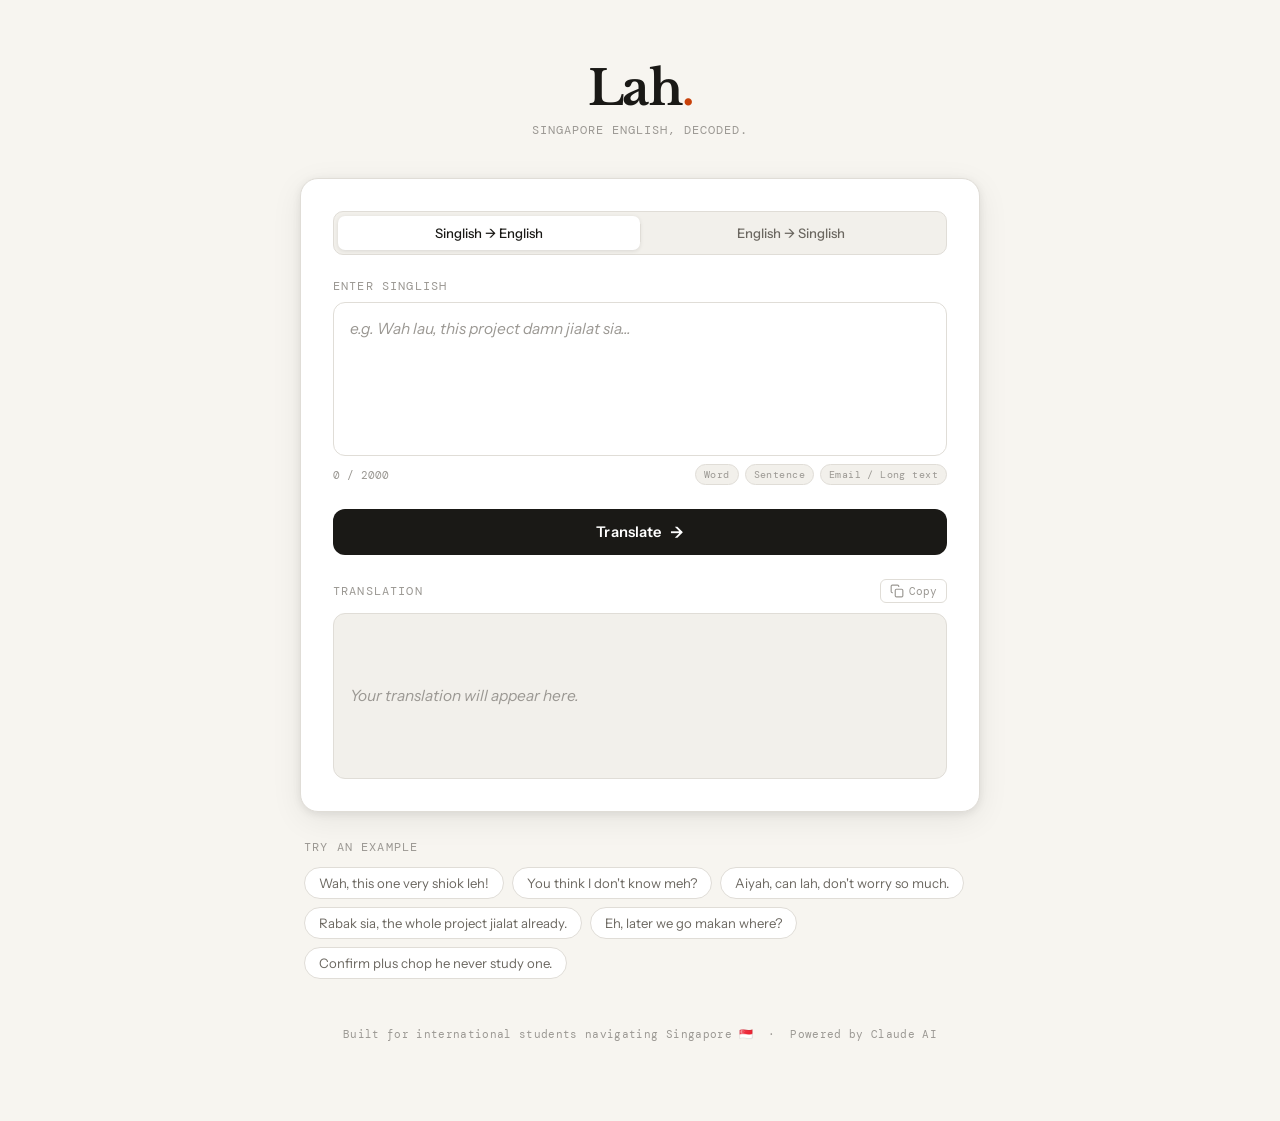
==== index.html @ 2cf27932 "Add files via upload" ====
<!DOCTYPE html>
<html lang="en">
<head>
  <meta charset="UTF-8" />
  <meta name="viewport" content="width=device-width, initial-scale=1.0" />
  <title>Lah. — Singlish Translator</title>
  <link rel="preconnect" href="https://fonts.googleapis.com" />
  <link href="https://fonts.googleapis.com/css2?family=Libre+Baskerville:ital,wght@0,400;0,700;1,400&family=DM+Mono:wght@400;500&family=Instrument+Sans:wght@400;500;600&display=swap" rel="stylesheet" />
  <link rel="stylesheet" href="style.css" />
</head>
<body>

  <header class="site-header">
    <div class="logo">Lah<span class="dot">.</span></div>
    <p class="tagline">Singapore English, decoded.</p>
  </header>

  <main>
    <section class="translator-card">

      <!-- Direction Toggle -->
      <div class="direction-toggle">
        <button class="dir-btn active" id="btn-to-english" onclick="setDirection('singlish-to-english')">
          Singlish → English
        </button>
        <div class="toggle-divider"></div>
        <button class="dir-btn" id="btn-to-singlish" onclick="setDirection('english-to-singlish')">
          English → Singlish
        </button>
      </div>

      <!-- Input -->
      <div class="input-section">
        <label class="field-label" id="input-label">Enter Singlish</label>
        <textarea
          id="user-input"
          placeholder="e.g. Wah lau, this project damn jialat sia..."
          rows="5"
          oninput="autoResize(this)"
        ></textarea>
        <div class="input-meta">
          <span class="char-count" id="char-count">0 / 2000</span>
          <div class="input-type-pills">
            <span class="pill active">Word</span>
            <span class="pill active">Sentence</span>
            <span class="pill active">Email / Long text</span>
          </div>
        </div>
      </div>

      <!-- Translate Button -->
      <button class="translate-btn" id="translate-btn" onclick="translate()">
        <span class="btn-text">Translate</span>
        <span class="btn-icon">→</span>
      </button>

      <!-- Output -->
      <div class="output-section" id="output-section">
        <div class="output-header">
          <label class="field-label" id="output-label">Translation</label>
          <button class="copy-btn" id="copy-btn" onclick="copyOutput()" title="Copy">
            <svg width="14" height="14" viewBox="0 0 24 24" fill="none" stroke="currentColor" stroke-width="2"><rect x="9" y="9" width="13" height="13" rx="2"/><path d="M5 15H4a2 2 0 0 1-2-2V4a2 2 0 0 1 2-2h9a2 2 0 0 1 2 2v1"/></svg>
            Copy
          </button>
        </div>
        <div class="output-box" id="output-box">
          <p class="output-placeholder">Your translation will appear here.</p>
        </div>

        <!-- Glossary callout -->
        <div class="glossary-strip" id="glossary-strip" style="display:none">
          <span class="glossary-label">Key terms</span>
          <div class="glossary-tags" id="glossary-tags"></div>
        </div>
      </div>

    </section>

    <!-- Example pills -->
    <section class="examples-section">
      <p class="examples-heading">Try an example</p>
      <div class="examples-grid" id="examples-grid">
        <button class="example-pill" onclick="useExample(this)">Wah, this one very shiok leh!</button>
        <button class="example-pill" onclick="useExample(this)">You think I don't know meh?</button>
        <button class="example-pill" onclick="useExample(this)">Aiyah, can lah, don't worry so much.</button>
        <button class="example-pill" onclick="useExample(this)">Rabak sia, the whole project jialat already.</button>
        <button class="example-pill" onclick="useExample(this)">Eh, later we go makan where?</button>
        <button class="example-pill" onclick="useExample(this)">Confirm plus chop he never study one.</button>
      </div>
    </section>

  </main>

  <footer class="site-footer">
    <p>Built for international students navigating Singapore 🇸🇬 &nbsp;·&nbsp; Powered by Claude AI</p>
  </footer>

  <script src="app.js"></script>
</body>
</html>
---- style.css ----
/* ===== RESET & BASE ===== */
*, *::before, *::after { box-sizing: border-box; margin: 0; padding: 0; }

:root {
  --bg: #F7F5F0;
  --surface: #FFFFFF;
  --surface-2: #F2F0EB;
  --border: #E0DDD7;
  --border-dark: #C8C4BC;
  --text-primary: #1A1916;
  --text-secondary: #6B6760;
  --text-muted: #9B9893;
  --accent: #C8410A;
  --accent-hover: #A83509;
  --accent-light: #FDF0EB;
  --green: #2D6A4F;
  --green-light: #EAF4EE;
  --font-serif: 'Libre Baskerville', Georgia, serif;
  --font-mono: 'DM Mono', monospace;
  --font-sans: 'Instrument Sans', sans-serif;
  --radius: 12px;
  --shadow: 0 1px 3px rgba(0,0,0,0.06), 0 4px 16px rgba(0,0,0,0.05);
  --shadow-md: 0 2px 8px rgba(0,0,0,0.08), 0 8px 32px rgba(0,0,0,0.07);
}

html { font-size: 16px; }

body {
  background: var(--bg);
  color: var(--text-primary);
  font-family: var(--font-sans);
  min-height: 100vh;
  display: flex;
  flex-direction: column;
  align-items: center;
  padding: 0 16px 80px;
}

/* ===== HEADER ===== */
.site-header {
  text-align: center;
  padding: 64px 0 40px;
}

.logo {
  font-family: var(--font-serif);
  font-size: 3rem;
  font-weight: 700;
  letter-spacing: -0.03em;
  color: var(--text-primary);
  line-height: 1;
  margin-bottom: 10px;
}

.dot {
  color: var(--accent);
}

.tagline {
  font-family: var(--font-mono);
  font-size: 0.78rem;
  color: var(--text-muted);
  letter-spacing: 0.08em;
  text-transform: uppercase;
}

/* ===== MAIN CARD ===== */
main {
  width: 100%;
  max-width: 680px;
}

.translator-card {
  background: var(--surface);
  border: 1px solid var(--border);
  border-radius: 18px;
  padding: 32px;
  box-shadow: var(--shadow-md);
  display: flex;
  flex-direction: column;
  gap: 24px;
}

/* ===== DIRECTION TOGGLE ===== */
.direction-toggle {
  display: flex;
  align-items: center;
  background: var(--surface-2);
  border: 1px solid var(--border);
  border-radius: 10px;
  padding: 4px;
  gap: 0;
}

.dir-btn {
  flex: 1;
  background: none;
  border: none;
  cursor: pointer;
  padding: 9px 12px;
  border-radius: 7px;
  font-family: var(--font-sans);
  font-size: 0.82rem;
  font-weight: 500;
  color: var(--text-secondary);
  transition: all 0.18s ease;
  white-space: nowrap;
}

.dir-btn.active {
  background: var(--surface);
  color: var(--text-primary);
  box-shadow: 0 1px 4px rgba(0,0,0,0.1);
}

.dir-btn:hover:not(.active) {
  color: var(--text-primary);
}

.toggle-divider {
  width: 1px;
  height: 18px;
  background: var(--border);
  flex-shrink: 0;
}

/* ===== INPUT ===== */
.input-section {
  display: flex;
  flex-direction: column;
  gap: 8px;
}

.field-label {
  font-family: var(--font-mono);
  font-size: 0.72rem;
  letter-spacing: 0.1em;
  text-transform: uppercase;
  color: var(--text-muted);
}

textarea {
  width: 100%;
  border: 1.5px solid var(--border);
  border-radius: var(--radius);
  padding: 14px 16px;
  font-family: var(--font-sans);
  font-size: 0.97rem;
  color: var(--text-primary);
  background: var(--surface);
  resize: none;
  outline: none;
  line-height: 1.6;
  min-height: 120px;
  transition: border-color 0.15s ease, box-shadow 0.15s ease;
}

textarea:focus {
  border-color: var(--accent);
  box-shadow: 0 0 0 3px rgba(200, 65, 10, 0.08);
}

textarea::placeholder {
  color: var(--text-muted);
  font-style: italic;
}

.input-meta {
  display: flex;
  align-items: center;
  justify-content: space-between;
  flex-wrap: wrap;
  gap: 8px;
}

.char-count {
  font-family: var(--font-mono);
  font-size: 0.7rem;
  color: var(--text-muted);
}

.input-type-pills {
  display: flex;
  gap: 6px;
  flex-wrap: wrap;
}

.pill {
  font-family: var(--font-mono);
  font-size: 0.65rem;
  letter-spacing: 0.04em;
  padding: 3px 8px;
  border-radius: 100px;
  background: var(--surface-2);
  color: var(--text-muted);
  border: 1px solid var(--border);
}

/* ===== TRANSLATE BUTTON ===== */
.translate-btn {
  display: flex;
  align-items: center;
  justify-content: center;
  gap: 8px;
  background: var(--text-primary);
  color: white;
  border: none;
  border-radius: var(--radius);
  padding: 13px 24px;
  font-family: var(--font-sans);
  font-size: 0.92rem;
  font-weight: 600;
  cursor: pointer;
  transition: background 0.15s ease, transform 0.1s ease;
  letter-spacing: 0.01em;
}

.translate-btn:hover {
  background: #2d2b27;
}

.translate-btn:active {
  transform: scale(0.98);
}

.translate-btn.loading {
  background: var(--text-secondary);
  pointer-events: none;
}

.translate-btn.loading .btn-text::after {
  content: '';
  animation: dots 1.2s steps(3, end) infinite;
}

@keyframes dots {
  0%   { content: '.'; }
  33%  { content: '..'; }
  66%  { content: '...'; }
  100% { content: ''; }
}

.btn-icon {
  font-size: 1rem;
  transition: transform 0.15s ease;
}

.translate-btn:hover .btn-icon {
  transform: translateX(3px);
}

/* ===== OUTPUT ===== */
.output-section {
  display: flex;
  flex-direction: column;
  gap: 10px;
  animation: fadeIn 0.3s ease;
}

.output-header {
  display: flex;
  align-items: center;
  justify-content: space-between;
}

.copy-btn {
  display: flex;
  align-items: center;
  gap: 5px;
  font-family: var(--font-mono);
  font-size: 0.7rem;
  color: var(--text-muted);
  background: none;
  border: 1px solid var(--border);
  border-radius: 6px;
  padding: 4px 9px;
  cursor: pointer;
  transition: all 0.15s ease;
}

.copy-btn:hover {
  color: var(--text-primary);
  border-color: var(--border-dark);
}

.copy-btn.copied {
  color: var(--green);
  border-color: var(--green);
}

.output-box {
  background: var(--surface-2);
  border: 1.5px solid var(--border);
  border-radius: var(--radius);
  padding: 16px;
  font-size: 0.97rem;
  line-height: 1.7;
  color: var(--text-primary);
  min-height: 80px;
  white-space: pre-wrap;
  word-break: break-word;
}

.output-placeholder {
  color: var(--text-muted);
  font-style: italic;
}

/* ===== GLOSSARY STRIP ===== */
.glossary-strip {
  background: var(--accent-light);
  border: 1px solid #F0C5B0;
  border-radius: 10px;
  padding: 12px 14px;
  display: flex;
  align-items: flex-start;
  gap: 10px;
  flex-wrap: wrap;
}

.glossary-label {
  font-family: var(--font-mono);
  font-size: 0.68rem;
  letter-spacing: 0.08em;
  text-transform: uppercase;
  color: var(--accent);
  white-space: nowrap;
  padding-top: 2px;
  flex-shrink: 0;
}

.glossary-tags {
  display: flex;
  flex-wrap: wrap;
  gap: 6px;
}

.glossary-tag {
  background: white;
  border: 1px solid #F0C5B0;
  border-radius: 6px;
  padding: 3px 9px;
  font-size: 0.8rem;
  color: var(--text-primary);
}

.glossary-tag strong {
  color: var(--accent);
  font-weight: 600;
}

/* ===== EXAMPLES ===== */
.examples-section {
  margin-top: 28px;
  padding: 0 4px;
}

.examples-heading {
  font-family: var(--font-mono);
  font-size: 0.72rem;
  letter-spacing: 0.1em;
  text-transform: uppercase;
  color: var(--text-muted);
  margin-bottom: 12px;
}

.examples-grid {
  display: flex;
  flex-wrap: wrap;
  gap: 8px;
}

.example-pill {
  background: var(--surface);
  border: 1px solid var(--border);
  border-radius: 100px;
  padding: 7px 14px;
  font-family: var(--font-sans);
  font-size: 0.82rem;
  color: var(--text-secondary);
  cursor: pointer;
  transition: all 0.15s ease;
}

.example-pill:hover {
  border-color: var(--accent);
  color: var(--accent);
  background: var(--accent-light);
}

/* ===== FOOTER ===== */
.site-footer {
  margin-top: 48px;
  text-align: center;
  font-family: var(--font-mono);
  font-size: 0.7rem;
  color: var(--text-muted);
  letter-spacing: 0.03em;
}

/* ===== MODAL ===== */
.modal-overlay {
  position: fixed;
  inset: 0;
  background: rgba(26,25,22,0.55);
  backdrop-filter: blur(4px);
  display: flex;
  align-items: center;
  justify-content: center;
  z-index: 100;
  padding: 16px;
}

.modal-overlay.hidden { display: none; }

.modal {
  background: var(--surface);
  border-radius: 18px;
  padding: 36px 32px;
  max-width: 420px;
  width: 100%;
  box-shadow: var(--shadow-md);
  text-align: center;
  display: flex;
  flex-direction: column;
  gap: 14px;
}

.modal-icon { font-size: 2rem; }

.modal-title {
  font-family: var(--font-serif);
  font-size: 1.4rem;
  font-weight: 700;
  color: var(--text-primary);
}

.modal-desc {
  font-size: 0.88rem;
  color: var(--text-secondary);
  line-height: 1.6;
}

.api-key-field {
  width: 100%;
  border: 1.5px solid var(--border);
  border-radius: var(--radius);
  padding: 11px 14px;
  font-family: var(--font-mono);
  font-size: 0.85rem;
  color: var(--text-primary);
  outline: none;
  transition: border-color 0.15s;
}

.api-key-field:focus {
  border-color: var(--accent);
  box-shadow: 0 0 0 3px rgba(200, 65, 10, 0.08);
}

.modal-btn {
  background: var(--text-primary);
  color: white;
  border: none;
  border-radius: var(--radius);
  padding: 12px;
  font-family: var(--font-sans);
  font-size: 0.9rem;
  font-weight: 600;
  cursor: pointer;
  transition: background 0.15s;
}

.modal-btn:hover { background: #2d2b27; }

.modal-hint {
  font-size: 0.78rem;
  color: var(--text-muted);
}

.modal-hint a {
  color: var(--accent);
  text-decoration: none;
}

/* ===== UTILS ===== */
@keyframes fadeIn {
  from { opacity: 0; transform: translateY(6px); }
  to   { opacity: 1; transform: translateY(0); }
}

@media (max-width: 480px) {
  .translator-card { padding: 20px 16px; }
  .logo { font-size: 2.2rem; }
  .direction-toggle { flex-direction: column; gap: 4px; }
  .toggle-divider { display: none; }
  .dir-btn { text-align: center; }
}
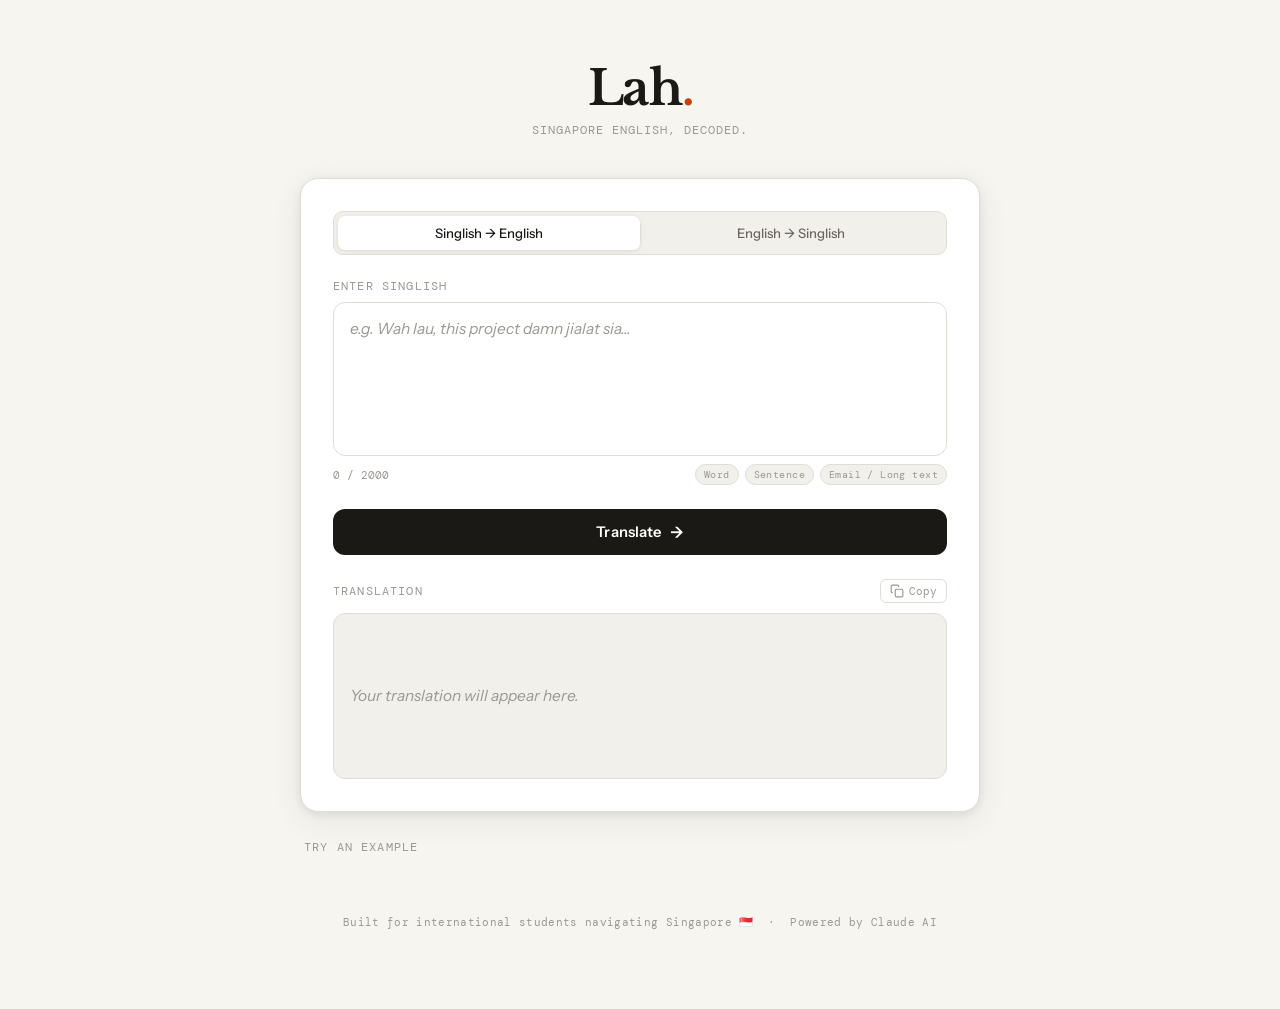
==== commit 6eb2ef49: "Refactor HTML structure and remove comments" ====
--- a/index.html
+++ b/index.html
@@ -9,35 +9,20 @@
   <link rel="stylesheet" href="style.css" />
 </head>
 <body>
-
   <header class="site-header">
     <div class="logo">Lah<span class="dot">.</span></div>
     <p class="tagline">Singapore English, decoded.</p>
   </header>
-
   <main>
     <section class="translator-card">
-
-      <!-- Direction Toggle -->
       <div class="direction-toggle">
-        <button class="dir-btn active" id="btn-to-english" onclick="setDirection('singlish-to-english')">
-          Singlish → English
-        </button>
+        <button class="dir-btn active" id="btn-to-english">Singlish → English</button>
         <div class="toggle-divider"></div>
-        <button class="dir-btn" id="btn-to-singlish" onclick="setDirection('english-to-singlish')">
-          English → Singlish
-        </button>
+        <button class="dir-btn" id="btn-to-singlish">English → Singlish</button>
       </div>
-
-      <!-- Input -->
       <div class="input-section">
         <label class="field-label" id="input-label">Enter Singlish</label>
-        <textarea
-          id="user-input"
-          placeholder="e.g. Wah lau, this project damn jialat sia..."
-          rows="5"
-          oninput="autoResize(this)"
-        ></textarea>
+        <textarea id="user-input" placeholder="e.g. Wah lau, this project damn jialat sia..." rows="5"></textarea>
         <div class="input-meta">
           <span class="char-count" id="char-count">0 / 2000</span>
           <div class="input-type-pills">
@@ -47,18 +32,14 @@
           </div>
         </div>
       </div>
-
-      <!-- Translate Button -->
-      <button class="translate-btn" id="translate-btn" onclick="translate()">
+      <button class="translate-btn" id="translate-btn">
         <span class="btn-text">Translate</span>
         <span class="btn-icon">→</span>
       </button>
-
-      <!-- Output -->
       <div class="output-section" id="output-section">
         <div class="output-header">
           <label class="field-label" id="output-label">Translation</label>
-          <button class="copy-btn" id="copy-btn" onclick="copyOutput()" title="Copy">
+          <button class="copy-btn" id="copy-btn" title="Copy">
             <svg width="14" height="14" viewBox="0 0 24 24" fill="none" stroke="currentColor" stroke-width="2"><rect x="9" y="9" width="13" height="13" rx="2"/><path d="M5 15H4a2 2 0 0 1-2-2V4a2 2 0 0 1 2-2h9a2 2 0 0 1 2 2v1"/></svg>
             Copy
           </button>
@@ -66,35 +47,20 @@
         <div class="output-box" id="output-box">
           <p class="output-placeholder">Your translation will appear here.</p>
         </div>
-
-        <!-- Glossary callout -->
         <div class="glossary-strip" id="glossary-strip" style="display:none">
           <span class="glossary-label">Key terms</span>
           <div class="glossary-tags" id="glossary-tags"></div>
         </div>
       </div>
-
     </section>
-
-    <!-- Example pills -->
     <section class="examples-section">
       <p class="examples-heading">Try an example</p>
-      <div class="examples-grid" id="examples-grid">
-        <button class="example-pill" onclick="useExample(this)">Wah, this one very shiok leh!</button>
-        <button class="example-pill" onclick="useExample(this)">You think I don't know meh?</button>
-        <button class="example-pill" onclick="useExample(this)">Aiyah, can lah, don't worry so much.</button>
-        <button class="example-pill" onclick="useExample(this)">Rabak sia, the whole project jialat already.</button>
-        <button class="example-pill" onclick="useExample(this)">Eh, later we go makan where?</button>
-        <button class="example-pill" onclick="useExample(this)">Confirm plus chop he never study one.</button>
-      </div>
+      <div class="examples-grid" id="examples-grid"></div>
     </section>
-
   </main>
-
   <footer class="site-footer">
     <p>Built for international students navigating Singapore 🇸🇬 &nbsp;·&nbsp; Powered by Claude AI</p>
   </footer>
-
   <script src="app.js"></script>
 </body>
 </html>
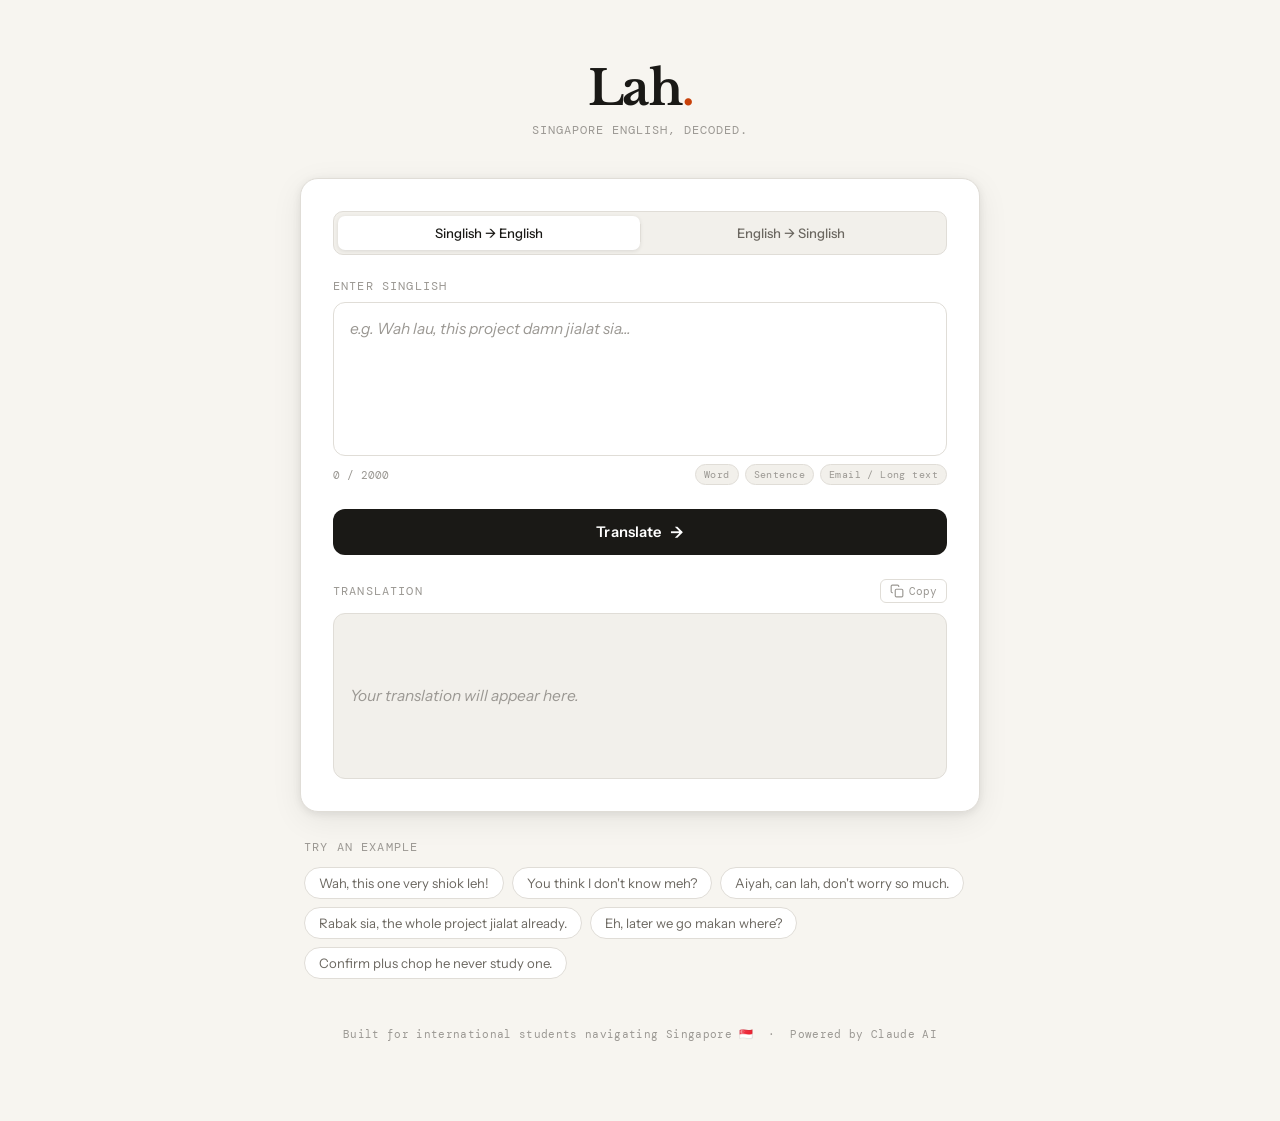
==== commit 3f70c1ae: "Integrate VWO Async SmartCode into index.html Added VWO Async SmartCode for website optimization." ====
--- a/index.html
+++ b/index.html
@@ -7,6 +7,25 @@
   <link rel="preconnect" href="https://fonts.googleapis.com" />
   <link href="https://fonts.googleapis.com/css2?family=Libre+Baskerville:ital,wght@0,400;0,700;1,400&family=DM+Mono:wght@400;500&family=Instrument+Sans:wght@400;500;600&display=swap" rel="stylesheet" />
   <link rel="stylesheet" href="style.css" />
+<!-- Start VWO Async SmartCode -->
+
+<link rel="preconnect" href="https://dev.visualwebsiteoptimizer.com" />
+<script type='text/javascript' id='vwoCode'>
+window._vwo_code ||
+(function () {
+var w=window,
+d=document;
+var account_id=1217162,
+version=2.2,
+settings_tolerance=2000,
+hide_element='body',
+hide_element_style = 'opacity:0 !important;filter:alpha(opacity=0) !important;background:none !important';
+/* DO NOT EDIT BELOW THIS LINE */
+var f=0, v;
+if(f=!1,v=d.querySelector('#vwoCode'),cc={},-1<d.URL.indexOf('__vwo_disable__')||w._vwo_code)return;try{var e=JSON.parse(localStorage.getItem('_vwo_'+account_id+'_config'));cc=e&&'object'==typeof e?e:{}}catch(e){}function r(t){try{return decodeURIComponent(t)}catch(e){return t}}var s=function(){var e={combination:[],combinationChoose:[],split:[],exclude:[],uuid:null,consent:null,optOut:null},t=d.cookie||'';if(!t)return e;for(var n,i,o=/(?:^|;\s*)(?:(_vis_opt_exp_(\d+)_combi=([^;]*))|(_vis_opt_exp_(\d+)_combi_choose=([^;]*))|(_vis_opt_exp_(\d+)_split=([^:;]*))|(_vis_opt_exp_(\d+)_exclude=[^;]*)|(_vis_opt_out=([^;]*))|(_vwo_global_opt_out=[^;]*)|(_vwo_uuid=([^;]*))|(_vwo_consent=([^;]*)))/g;null!==(n=o.exec(t));)try{n[1]?e.combination.push({id:n[2],value:r(n[3])}):n[4]?e.combinationChoose.push({id:n[5],value:r(n[6])}):n[7]?e.split.push({id:n[8],value:r(n[9])}):n[10]?e.exclude.push({id:n[11]}):n[12]?e.optOut=r(n[13]):n[14]?e.optOut=!0:n[15]?e.uuid=r(n[16]):n[17]&&(i=r(n[18]),e.consent=i&&3<=i.length?i.substring(0,3):null)}catch(e){}return e}();function i(){var e=function(){if(w.VWO&&Array.isArray(w.VWO))for(var e=0;e<w.VWO.length;e++){var t=w.VWO[e];if(Array.isArray(t)&&('setVisitorId'===t[0]||'setSessionId'===t[0]))return!0}return!1}(),t='a='+account_id+'&u='+encodeURIComponent(w._vis_opt_url||d.URL)+'&vn='+version+'&ph=1'+('undefined'!=typeof platform?'&p='+platform:'')+'&st='+w.performance.now();e||((n=function(){var e,t=[],n={},i=w.VWO&&w.VWO.appliedCampaigns||{};for(e in i){var o=i[e]&&i[e].v;o&&(t.push(e+'-'+o+'-1'),n[e]=!0)}if(s&&s.combination)for(var r=0;r<s.combination.length;r++){var a=s.combination[r];n[a.id]||t.push(a.id+'-'+a.value)}return t.join('|')}())&&(t+='&c='+n),(n=function(){var e=[],t={};if(s&&s.combinationChoose)for(var n=0;n<s.combinationChoose.length;n++){var i=s.combinationChoose[n];e.push(i.id+'-'+i.value),t[i.id]=!0}if(s&&s.split)for(var o=0;o<s.split.length;o++)t[(i=s.split[o]).id]||e.push(i.id+'-'+i.value);return e.join('|')}())&&(t+='&cc='+n),(n=function(){var e={},t=[];if(w.VWO&&Array.isArray(w.VWO))for(var n=0;n<w.VWO.length;n++){var i=w.VWO[n];if(Array.isArray(i)&&'setVariation'===i[0]&&i[1]&&Array.isArray(i[1]))for(var o=0;o<i[1].length;o++){var r,a=i[1][o];a&&'object'==typeof a&&(r=a.e,a=a.v,r&&a&&(e[r]=a))}}for(r in e)t.push(r+'-'+e[r]);return t.join('|')}())&&(t+='&sv='+n)),s&&s.optOut&&(t+='&o='+s.optOut);var n=function(){var e=[],t={};if(s&&s.exclude)for(var n=0;n<s.exclude.length;n++){var i=s.exclude[n];t[i.id]||(e.push(i.id),t[i.id]=!0)}return e.join('|')}();return n&&(t+='&e='+n),s&&s.uuid&&(t+='&id='+s.uuid),s&&s.consent&&(t+='&consent='+s.consent),w.name&&-1<w.name.indexOf('_vis_preview')&&(t+='&pM=true'),w.VWO&&w.VWO.ed&&(t+='&ed='+w.VWO.ed),t}code={nonce:v&&v.nonce,library_tolerance:function(){return'undefined'!=typeof library_tolerance?library_tolerance:void 0},settings_tolerance:function(){return cc.sT||settings_tolerance},hide_element_style:function(){return'{'+(cc.hES||hide_element_style)+'}'},hide_element:function(){return performance.getEntriesByName('first-contentful-paint')[0]?'':'string'==typeof cc.hE?cc.hE:hide_element},getVersion:function(){return version},finish:function(e){var t;f||(f=!0,(t=d.getElementById('_vis_opt_path_hides'))&&t.parentNode.removeChild(t),e&&((new Image).src='https://dev.visualwebsiteoptimizer.com/ee.gif?a='+account_id+e))},finished:function(){return f},addScript:function(e){var t=d.createElement('script');t.type='text/javascript',e.src?t.src=e.src:t.text=e.text,v&&t.setAttribute('nonce',v.nonce),d.getElementsByTagName('head')[0].appendChild(t)},load:function(e,t){t=t||{};var n=new XMLHttpRequest;n.open('GET',e,!0),n.withCredentials=!t.dSC,n.responseType=t.responseType||'text',n.onload=function(){if(t.onloadCb)return t.onloadCb(n,e);200===n.status?_vwo_code.addScript({text:n.responseText}):_vwo_code.finish('&e=loading_failure:'+e)},n.onerror=function(){if(t.onerrorCb)return t.onerrorCb(e);_vwo_code.finish('&e=loading_failure:'+e)},n.send()},init:function(){var e,t=this.settings_tolerance();w._vwo_settings_timer=setTimeout(function(){_vwo_code.finish()},t),'body'!==this.hide_element()?(n=d.createElement('style'),e=(t=this.hide_element())?t+this.hide_element_style():'',t=d.getElementsByTagName('head')[0],n.setAttribute('id','_vis_opt_path_hides'),v&&n.setAttribute('nonce',v.nonce),n.setAttribute('type','text/css'),n.styleSheet?n.styleSheet.cssText=e:n.appendChild(d.createTextNode(e)),t.appendChild(n)):(n=d.getElementsByTagName('head')[0],(e=d.createElement('div')).style.cssText='z-index: 2147483647 !important;position: fixed !important;left: 0 !important;top: 0 !important;width: 100% !important;height: 100% !important;background: white !important;',e.setAttribute('id','_vis_opt_path_hides'),e.classList.add('_vis_hide_layer'),n.parentNode.insertBefore(e,n.nextSibling));var n='https://dev.visualwebsiteoptimizer.com/j.php?'+i();-1!==w.location.search.indexOf('_vwo_xhr')?this.addScript({src:n}):this.load(n+'&x=true',{l:1})}};w._vwo_code=code;code.init();})();
+</script>
+<!-- End VWO Async SmartCode -->
+  
 </head>
 <body>
   <header class="site-header">
